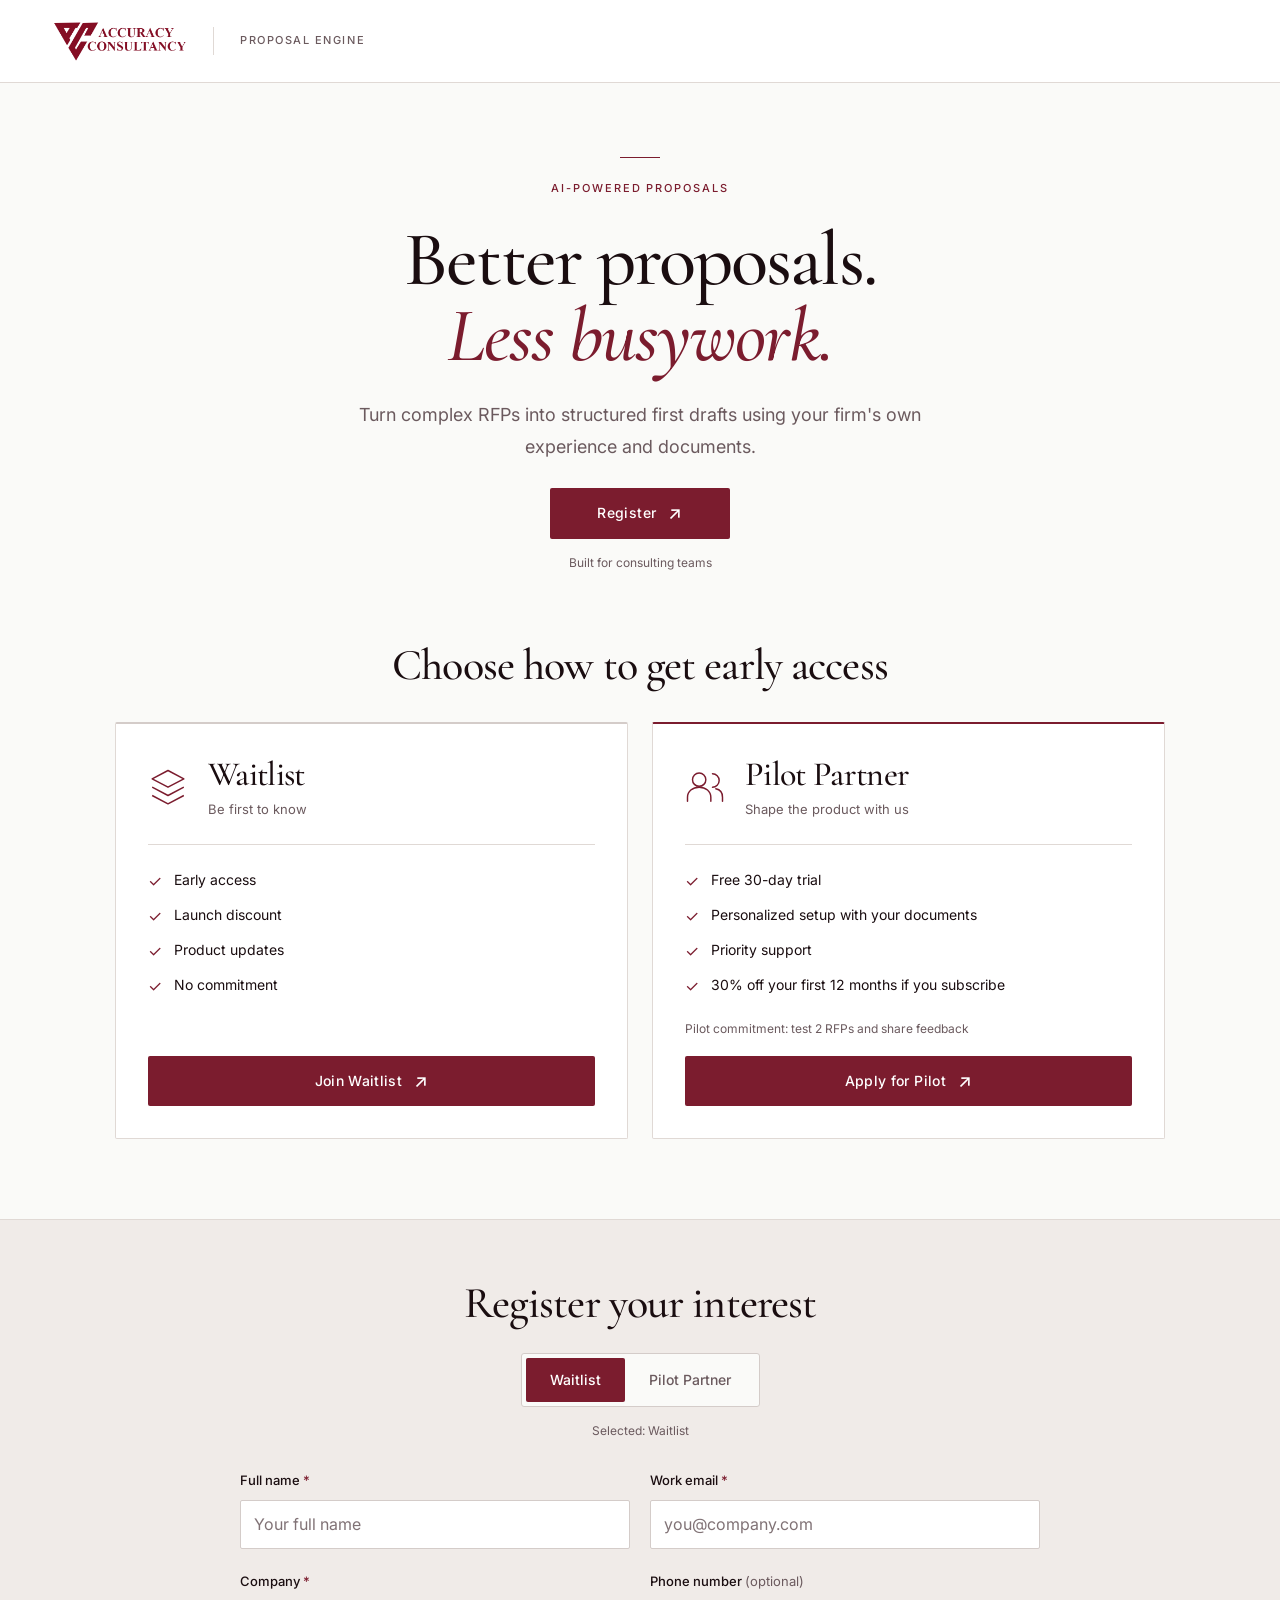
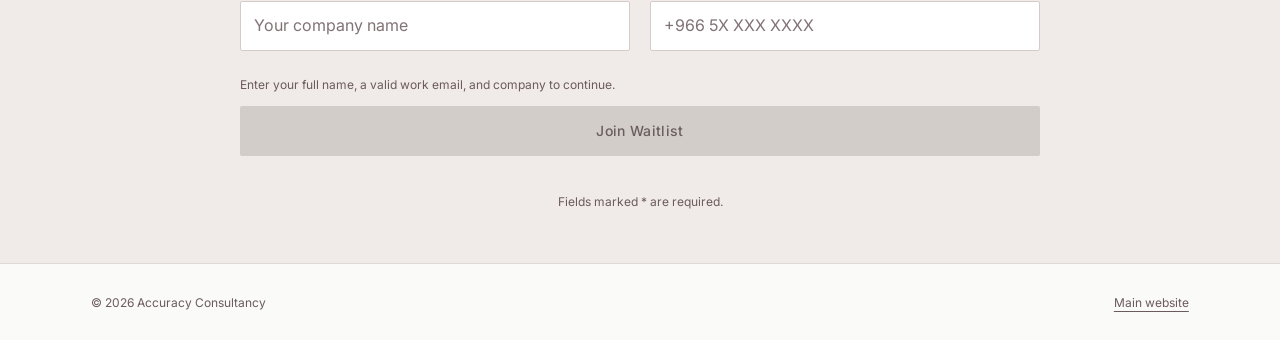
==== index.html @ 6ed6d259 "Add branded proposal landing page with working registration forms" ====
<!doctype html>
<html lang="en">
<head>
  <meta charset="utf-8">
  <meta name="viewport" content="width=device-width, initial-scale=1">
  <meta name="theme-color" content="#7B1C2E">
  <meta name="description" content="Better proposals, less busywork. Join the waitlist or apply to pilot Accuracy's RFP Proposal Engine.">
  <title>Proposal Engine | Accuracy Consultancy</title>
  <link rel="icon" href="assets/favicon-32x32.png" type="image/png" sizes="32x32">
  <link rel="preconnect" href="https://fonts.googleapis.com">
  <link rel="preconnect" href="https://fonts.gstatic.com" crossorigin>
  <link href="https://fonts.googleapis.com/css2?family=Cormorant+Garamond:ital,wght@0,400;0,500;0,600;1,500&family=Inter:wght@400;500;600&display=swap" rel="stylesheet">
  <link rel="stylesheet" href="styles.css">
</head>
<body>
  <a class="skip-link" href="#top">Skip to content</a>
  <header class="site-header">
    <div class="header-inner">
      <a class="brand" href="https://accuracyconsultancy.com/" aria-label="Visit Accuracy Consultancy">
        <img class="brand-logo" src="assets/logo.svg" alt="Accuracy Consultancy" width="500" height="162">
      </a>
      <span class="brand-divider" aria-hidden="true"></span>
      <span class="product-name">PROPOSAL ENGINE</span>
    </div>
  </header>

  <main id="top">
    <section class="hero" aria-labelledby="hero-title">
      <p class="eyebrow">AI-POWERED PROPOSALS</p>
      <h1 id="hero-title">Better proposals.<br><em>Less busywork.</em></h1>
      <p class="intro">Turn complex RFPs into structured first drafts using your firm's own experience and documents.</p>
      <a href="#bundles" class="button primary hero-button">Register <span aria-hidden="true">↗</span></a>
      <p class="subline">Built for consulting teams</p>
    </section>

    <section class="bundles container" id="bundles" aria-labelledby="bundles-title">
      <h2 id="bundles-title">Choose how to get early access</h2>
      <div class="plan-grid">
        <article class="plan">
          <div class="plan-heading">
            <svg class="plan-icon" viewBox="0 0 48 48" fill="none" stroke="currentColor" stroke-width="1.75" stroke-linejoin="round" aria-hidden="true"><path d="m24 3 19 10-19 10L5 13 24 3Z"/><path d="m5 23 19 10 19-10M5 33l19 10 19-10"/></svg>
            <div><h3>Waitlist</h3><p>Be first to know</p></div>
          </div>
          <ul class="benefits">
            <li>Early access</li><li>Launch discount</li><li>Product updates</li><li>No commitment</li>
          </ul>
          <button class="button primary plan-button" type="button" data-plan="waitlist">Join Waitlist <span aria-hidden="true">↗</span></button>
        </article>
        <article class="plan plan-pilot">
          <div class="plan-heading">
            <svg class="plan-icon" viewBox="0 0 48 48" fill="none" stroke="currentColor" stroke-width="1.75" stroke-linecap="round" aria-hidden="true"><circle cx="17" cy="14" r="8"/><path d="M3 40v-5c0-7 6-12 14-12s14 5 14 12v5M33 7a8 8 0 0 1 0 16M37 25c5 1 8 5 8 10v5"/></svg>
            <div><h3>Pilot Partner</h3><p>Shape the product with us</p></div>
          </div>
          <ul class="benefits">
            <li>Free 30-day trial</li>
            <li>Personalized setup with your documents</li>
            <li>Priority support</li>
            <li>30% off your first 12 months if you subscribe</li>
          </ul>
          <p class="pilot-note">Pilot commitment: test 2 RFPs and share feedback</p>
          <button class="button primary plan-button" type="button" data-plan="pilot">Apply for Pilot <span aria-hidden="true">↗</span></button>
        </article>
      </div>
    </section>

    <section class="registration" id="registration" aria-labelledby="register-title">
      <div class="form-container">
        <h2 id="register-title">Register your interest</h2>
        <div class="segment" role="group" aria-label="Registration category">
          <button type="button" id="choose-waitlist" class="segment-button" aria-pressed="true">Waitlist</button>
          <button type="button" id="choose-pilot" class="segment-button" aria-pressed="false">Pilot Partner</button>
        </div>
        <p class="selected" id="selected-label">Selected: Waitlist</p>
        <form id="interest-form" method="POST" accept-charset="UTF-8" novalidate>
          <input type="hidden" name="category" id="category" value="waitlist">
          <input type="hidden" name="source" value="Accuracy Proposal Engine landing page">
          <div class="field-grid">
            <label for="full-name"><span>Full name <span class="required">*</span></span>
              <input id="full-name" name="fullName" type="text" placeholder="Your full name" autocomplete="name" maxlength="100" required>
            </label>
            <label for="email"><span>Work email <span class="required">*</span></span>
              <input id="email" name="email" type="email" placeholder="you@company.com" autocomplete="email" maxlength="160" required>
            </label>
            <label for="company"><span>Company <span class="required">*</span></span>
              <input id="company" name="company" type="text" placeholder="Your company name" autocomplete="organization" maxlength="160" required>
            </label>
            <label for="phone"><span>Phone number <span class="optional">(optional)</span></span>
              <input id="phone" name="phone" type="tel" inputmode="tel" placeholder="+966 5X XXX XXXX" autocomplete="tel" maxlength="30">
            </label>
          </div>
          <div class="honeypot" aria-hidden="true"><label>Leave this field blank<input name="websiteURL" tabindex="-1" autocomplete="off"></label></div>
          <div id="pilot-consent-wrap" class="consent-wrap" hidden>
            <label class="consent"><input id="pilot-consent" type="checkbox" name="pilotCommitment" value="yes"><span>I understand that joining the Pilot Partner Program requires me to test the product on at least two RFPs, participate in a feedback session, and provide relevant sample documents for setup. I understand that participation is subject to approval.</span></label>
            <p class="consent-footnote">Sample documents may be redacted to protect confidential information. No obligation to purchase.</p>
          </div>
          <p class="form-hint" id="form-hint">Enter your full name, a valid work email, and company to continue.</p>
          <button id="submit-button" class="button primary submit-button" type="submit" aria-describedby="form-hint" disabled>Join Waitlist</button>
          <p class="form-status" id="form-status" role="status" aria-live="polite"></p>
        </form>
        <p class="form-footer">Fields marked * are required.</p>
      </div>
    </section>
  </main>
  <footer><span>© <span id="year">2026</span> Accuracy Consultancy</span><a href="https://accuracyconsultancy.com/">Main website</a></footer>
  <script src="config.js"></script>
  <script src="script.js"></script>
</body>
</html>
---- styles.css ----
/* Shared palette and typography from Accuracy Consultancy's design system. */
:root {
  --burgundy: #7B1C2E;
  --burgundy-dark: #5C1422;
  --burgundy-subtle: #F9F0F2;
  --ink: #1A0D10;
  --canvas: #FAFAF8;
  --stone: #F0EBE8;
  --ash: #D4CCC9;
  --muted: #6B5A5E;
  --border: #E0D9D5;
  --white: #FFF;
  --font-display: 'Cormorant Garamond', Georgia, 'Times New Roman', serif;
  --font-body: 'Inter', system-ui, -apple-system, sans-serif;
}
* { box-sizing: border-box; }
[hidden] { display: none !important; }
html { scroll-behavior: smooth; }
body { margin: 0; background: var(--canvas); color: var(--ink); font-family: var(--font-body); line-height: 1.6; -webkit-font-smoothing: antialiased; }
button, input { font: inherit; }
a { color: inherit; }
a:focus-visible, button:focus-visible, input:focus-visible { outline: 2px solid var(--burgundy); outline-offset: 4px; }
.skip-link { position: absolute; top: 8px; left: 20px; z-index: 2; padding: 12px; background: var(--white); transform: translateY(-160%); }
.skip-link:focus { transform: translateY(0); }
.site-header { border-bottom: 1px solid var(--border); padding: 0 4vw; background: var(--white); }
.header-inner { max-width: 1200px; min-height: 82px; margin: auto; display: flex; align-items: center; gap: 26px; }
.brand { display: inline-flex; align-items: center; text-decoration: none; flex-shrink: 0; }
.brand-logo { display: block; width: auto; height: 44px; }
.brand-divider { height: 28px; border-left: 1px solid var(--border); }
.product-name { letter-spacing: .14em; font-weight: 500; font-size: 11px; color: var(--muted); }
.hero { text-align: center; padding: 74px 22px 68px; }
.eyebrow { font-size: 11px; font-weight: 500; letter-spacing: .18em; color: var(--burgundy); margin: 0 0 24px; }
.eyebrow::before { content: ''; display: block; width: 40px; height: 1px; background: var(--burgundy); margin: 0 auto 22px; }
h1, h2, h3 { font-family: var(--font-display); font-weight: 500; text-wrap: balance; }
.hero h1 { font-size: clamp(52px, 6vw, 82px); line-height: 1; letter-spacing: -.025em; margin: 0 auto 24px; }
.hero h1 em { color: var(--burgundy); font-weight: 500; }
.intro { font-size: clamp(16px, 1.6vw, 18px); max-width: 590px; margin: 0 auto; line-height: 1.75; color: var(--muted); text-wrap: pretty; }
.button { display: inline-flex; align-items: center; justify-content: center; gap: 12px; min-height: 48px; padding: 13px 26px; border: 1px solid transparent; border-radius: 2px; text-decoration: none; font-size: 14px; font-weight: 500; letter-spacing: .025em; cursor: pointer; transition: background .2s, color .2s, transform .2s; }
.primary { background: var(--burgundy); color: var(--white); }
.button:hover:not(:disabled) { background: var(--burgundy-dark); transform: translateY(-1px); }
.button:active:not(:disabled) { transform: translateY(1px); }
.hero-button { min-width: 180px; margin: 26px auto 10px; }
.hero-button span, .plan-button span { font-size: 18px; line-height: 1; }
.subline { font-size: 12px; color: var(--muted); margin: 4px 0 0; }
.container { width: min(1050px, calc(100% - 48px)); margin: auto; }
.bundles { scroll-margin-top: 28px; padding-bottom: 80px; }
.bundles h2, .registration h2 { text-align: center; font-size: clamp(32px, 3.6vw, 44px); letter-spacing: -.02em; line-height: 1.15; margin: 0 0 32px; }
.plan-grid { display: grid; grid-template-columns: repeat(2, minmax(0, 1fr)); gap: 24px; }
.plan { border: 1px solid var(--border); border-top: 2px solid var(--ash); border-radius: 2px; padding: 32px; display: flex; flex-direction: column; background: var(--white); }
.plan-pilot { border-top-color: var(--burgundy); }
.plan-heading { display: flex; gap: 20px; align-items: center; border-bottom: 1px solid var(--border); padding: 0 0 24px; }
.plan-icon { width: 40px; height: 40px; color: var(--burgundy); flex: none; }
.plan h3 { font-size: 34px; line-height: 1.1; letter-spacing: -.02em; margin: 0 0 5px; }
.plan-heading p { font-size: 13px; margin: 0; color: var(--muted); }
.benefits { list-style: none; padding: 0; margin: 24px 0; display: grid; gap: 14px; }
.benefits li { position: relative; padding-left: 26px; font-size: 14px; line-height: 1.5; }
.benefits li::before { position: absolute; content: '✓'; left: 0; color: var(--burgundy); font-size: 16px; }
.pilot-note { color: var(--muted); font-size: 12px; margin: auto 0 18px; }
.plan-button { margin-top: auto; width: 100%; }
.registration { scroll-margin-top: 24px; padding: 58px 24px 52px; background: var(--stone); border-top: 1px solid var(--border); border-bottom: 1px solid var(--border); }
.form-container { max-width: 800px; margin: auto; }
.registration h2 { margin-bottom: 24px; }
.segment { display: flex; justify-content: center; border: 1px solid var(--ash); padding: 4px; border-radius: 3px; background: var(--canvas); margin: 0 auto; width: max-content; max-width: 100%; }
.segment-button { min-height: 44px; padding: 10px 24px; border: 0; border-radius: 2px; background: transparent; color: var(--muted); font-size: 14px; font-weight: 500; cursor: pointer; transition: background .2s, color .2s; }
.segment-button:hover { color: var(--burgundy); background: var(--burgundy-subtle); }
.segment-button[aria-pressed='true'] { color: var(--white); background: var(--burgundy); }
.segment-button:disabled { cursor: wait; }
.selected { text-align: center; font-size: 12px; color: var(--muted); margin: 14px 0 30px; }
.field-grid { display: grid; grid-template-columns: repeat(2, minmax(0, 1fr)); gap: 22px 20px; }
.field-grid label { font-size: 13px; display: flex; flex-direction: column; gap: 9px; font-weight: 500; }
.field-grid input { border: 1px solid var(--ash); background: var(--white); border-radius: 2px; min-height: 48px; padding: 11px 13px; width: 100%; font-weight: 400; font-size: 16px; color: var(--ink); }
.field-grid input:focus { border-color: var(--burgundy); }
.field-grid input::placeholder { color: var(--muted); opacity: .85; }
.required { color: var(--burgundy); }
.optional { color: var(--muted); font-weight: 400; }
.consent-wrap { margin-top: 26px; padding: 20px; border: 1px solid var(--ash); background: var(--canvas); }
.consent { display: flex; align-items: flex-start; gap: 12px; font-size: 13px; line-height: 1.7; cursor: pointer; }
.consent input { accent-color: var(--burgundy); width: 20px; height: 20px; margin: 2px 0 0; flex: none; }
.consent-footnote { font-size: 12px; color: var(--muted); margin: 10px 0 0 32px; line-height: 1.6; }
.form-hint { margin: 24px 0 12px; color: var(--muted); font-size: 12px; line-height: 1.6; }
.submit-button { width: 100%; }
.submit-button:disabled { background: #D3CDCA; color: #6A5D60; cursor: not-allowed; }
form[aria-busy='true'] .submit-button { cursor: wait; }
.form-status { text-align: center; min-height: 20px; margin: 12px 0 0; color: var(--burgundy-dark); font-size: 13px; line-height: 1.6; }
.form-status.error { color: var(--burgundy-dark); }
.form-footer { font-size: 12px; color: var(--muted); text-align: center; margin: 4px 0 0; }
.honeypot { position: absolute; left: -10000px; opacity: 0; pointer-events: none; }
footer { max-width: 1200px; margin: auto; min-height: 76px; display: flex; align-items: center; justify-content: space-between; padding: 18px 4vw; gap: 20px; color: var(--muted); font-size: 12px; }
footer a { text-decoration: underline; text-underline-offset: 4px; }
@media (max-width: 700px) {
  .header-inner { min-height: 74px; gap: 16px; }
  .brand-logo { height: 36px; }
  .product-name { font-size: 9px; letter-spacing: .1em; }
  .hero { padding: 58px 22px 54px; }
  .hero h1 { font-size: clamp(48px, 10vw, 64px); }
  .intro { max-width: 440px; }
  .bundles { padding-bottom: 52px; }
  .plan-grid { grid-template-columns: 1fr; gap: 20px; }
  .plan { padding: 26px; }
  .field-grid { grid-template-columns: 1fr; gap: 20px; }
  .registration { padding: 44px 24px 36px; }
  .consent-wrap { padding: 16px; }
  footer { padding: 22px 24px; }
}
@media (max-width: 380px) {
  .header-inner { gap: 12px; }
  .brand-logo { height: 32px; }
  .product-name { font-size: 8px; }
  .segment-button { padding-inline: 20px; }
  footer { align-items: flex-start; flex-direction: column; gap: 8px; }
}
@media (prefers-reduced-motion: reduce) {
  html { scroll-behavior: auto; }
  .button, .segment-button { transition: none; }
}
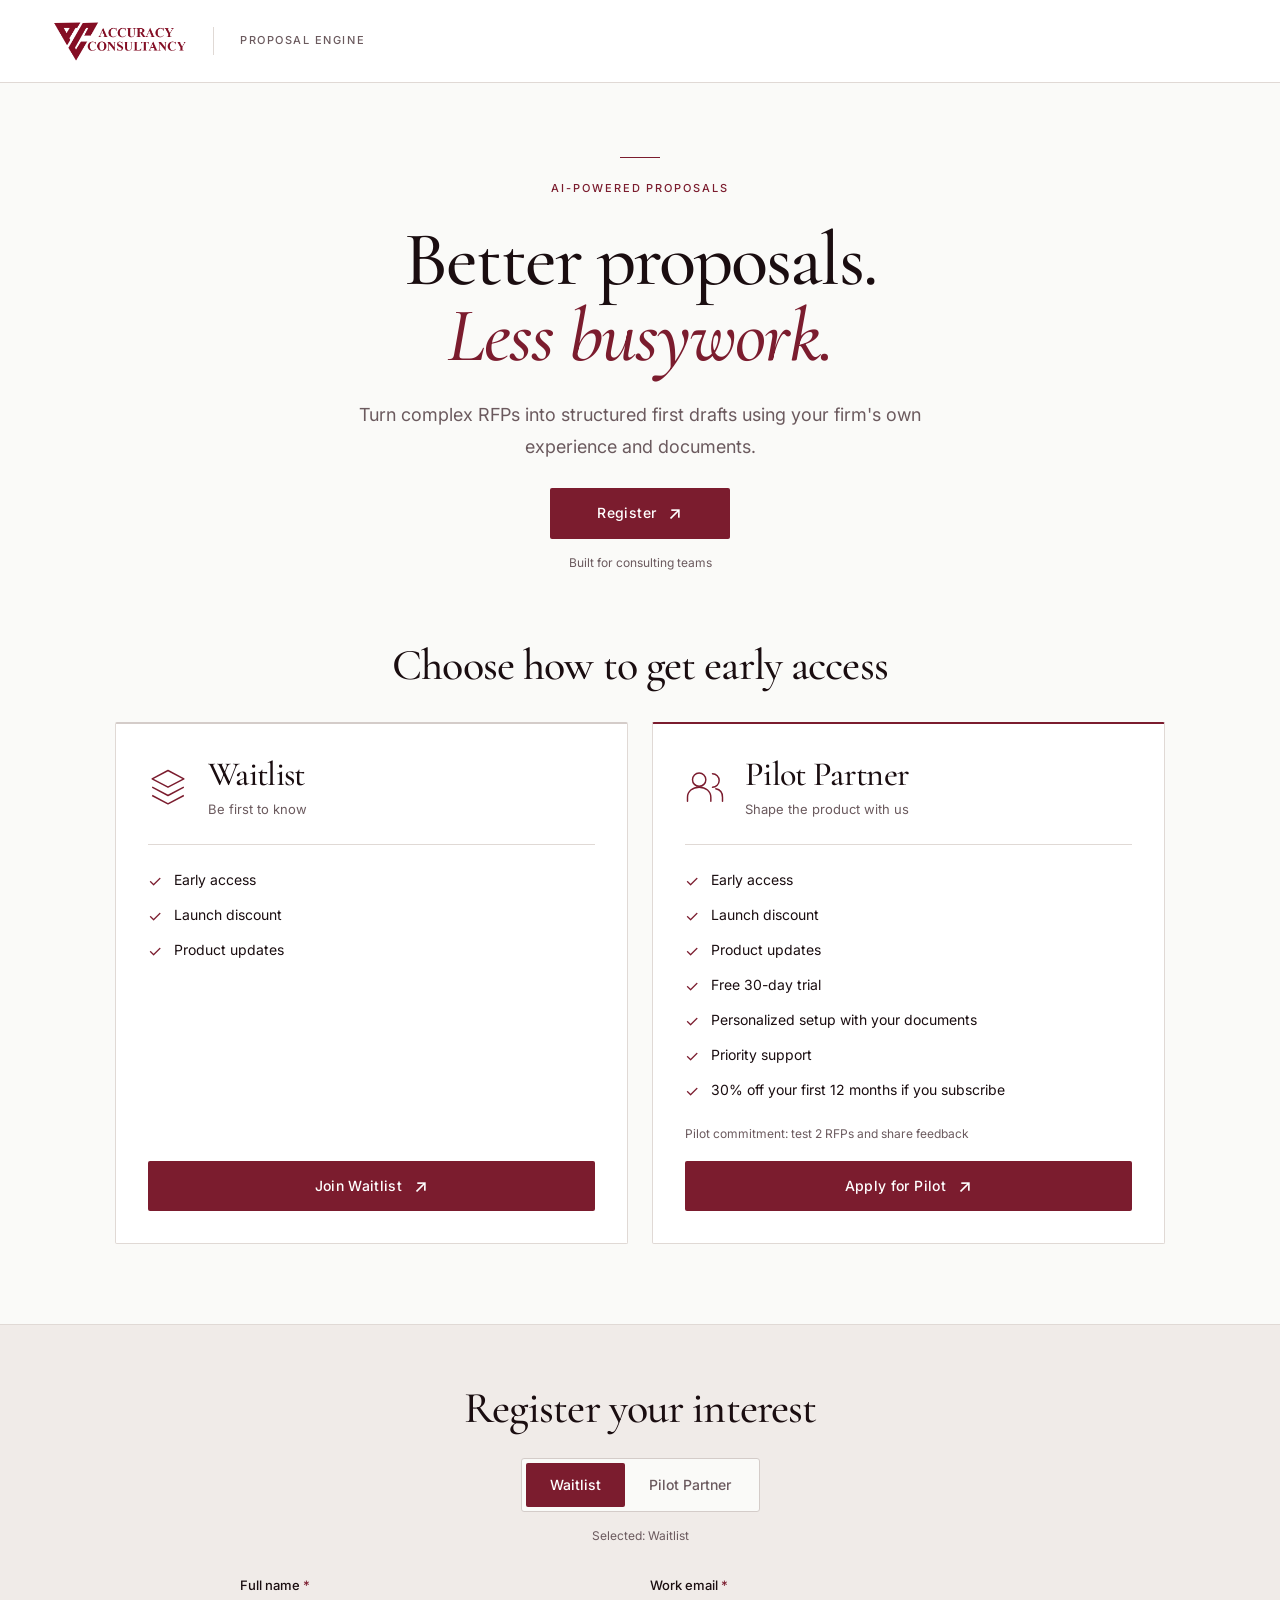
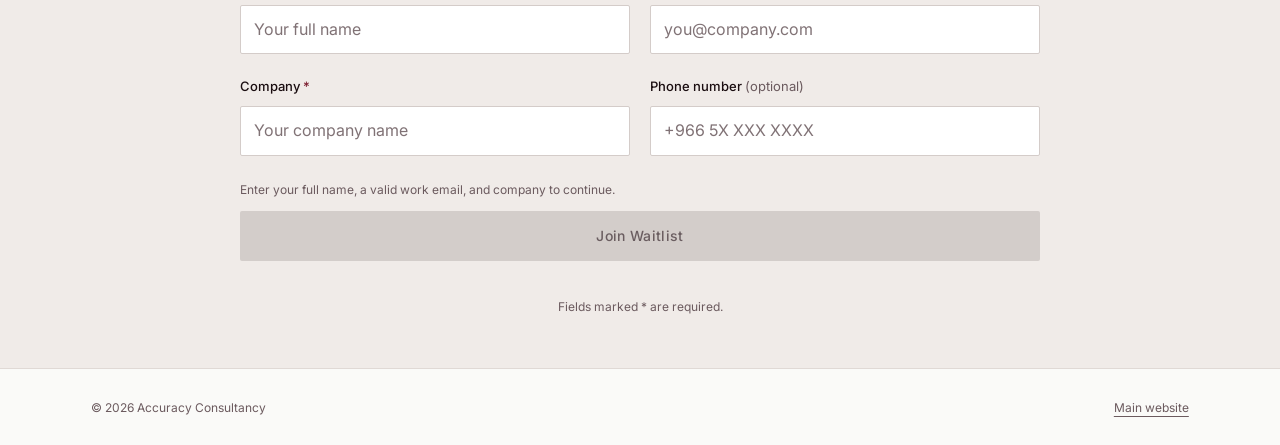
==== commit 86bcec22: "Update pilot benefits and remove no-commitment claim" ====
--- a/index.html
+++ b/index.html
@@ -42,7 +42,7 @@
             <div><h3>Waitlist</h3><p>Be first to know</p></div>
           </div>
           <ul class="benefits">
-            <li>Early access</li><li>Launch discount</li><li>Product updates</li><li>No commitment</li>
+            <li>Early access</li><li>Launch discount</li><li>Product updates</li>
           </ul>
           <button class="button primary plan-button" type="button" data-plan="waitlist">Join Waitlist <span aria-hidden="true">↗</span></button>
         </article>
@@ -52,6 +52,9 @@
             <div><h3>Pilot Partner</h3><p>Shape the product with us</p></div>
           </div>
           <ul class="benefits">
+            <li>Early access</li>
+            <li>Launch discount</li>
+            <li>Product updates</li>
             <li>Free 30-day trial</li>
             <li>Personalized setup with your documents</li>
             <li>Priority support</li>
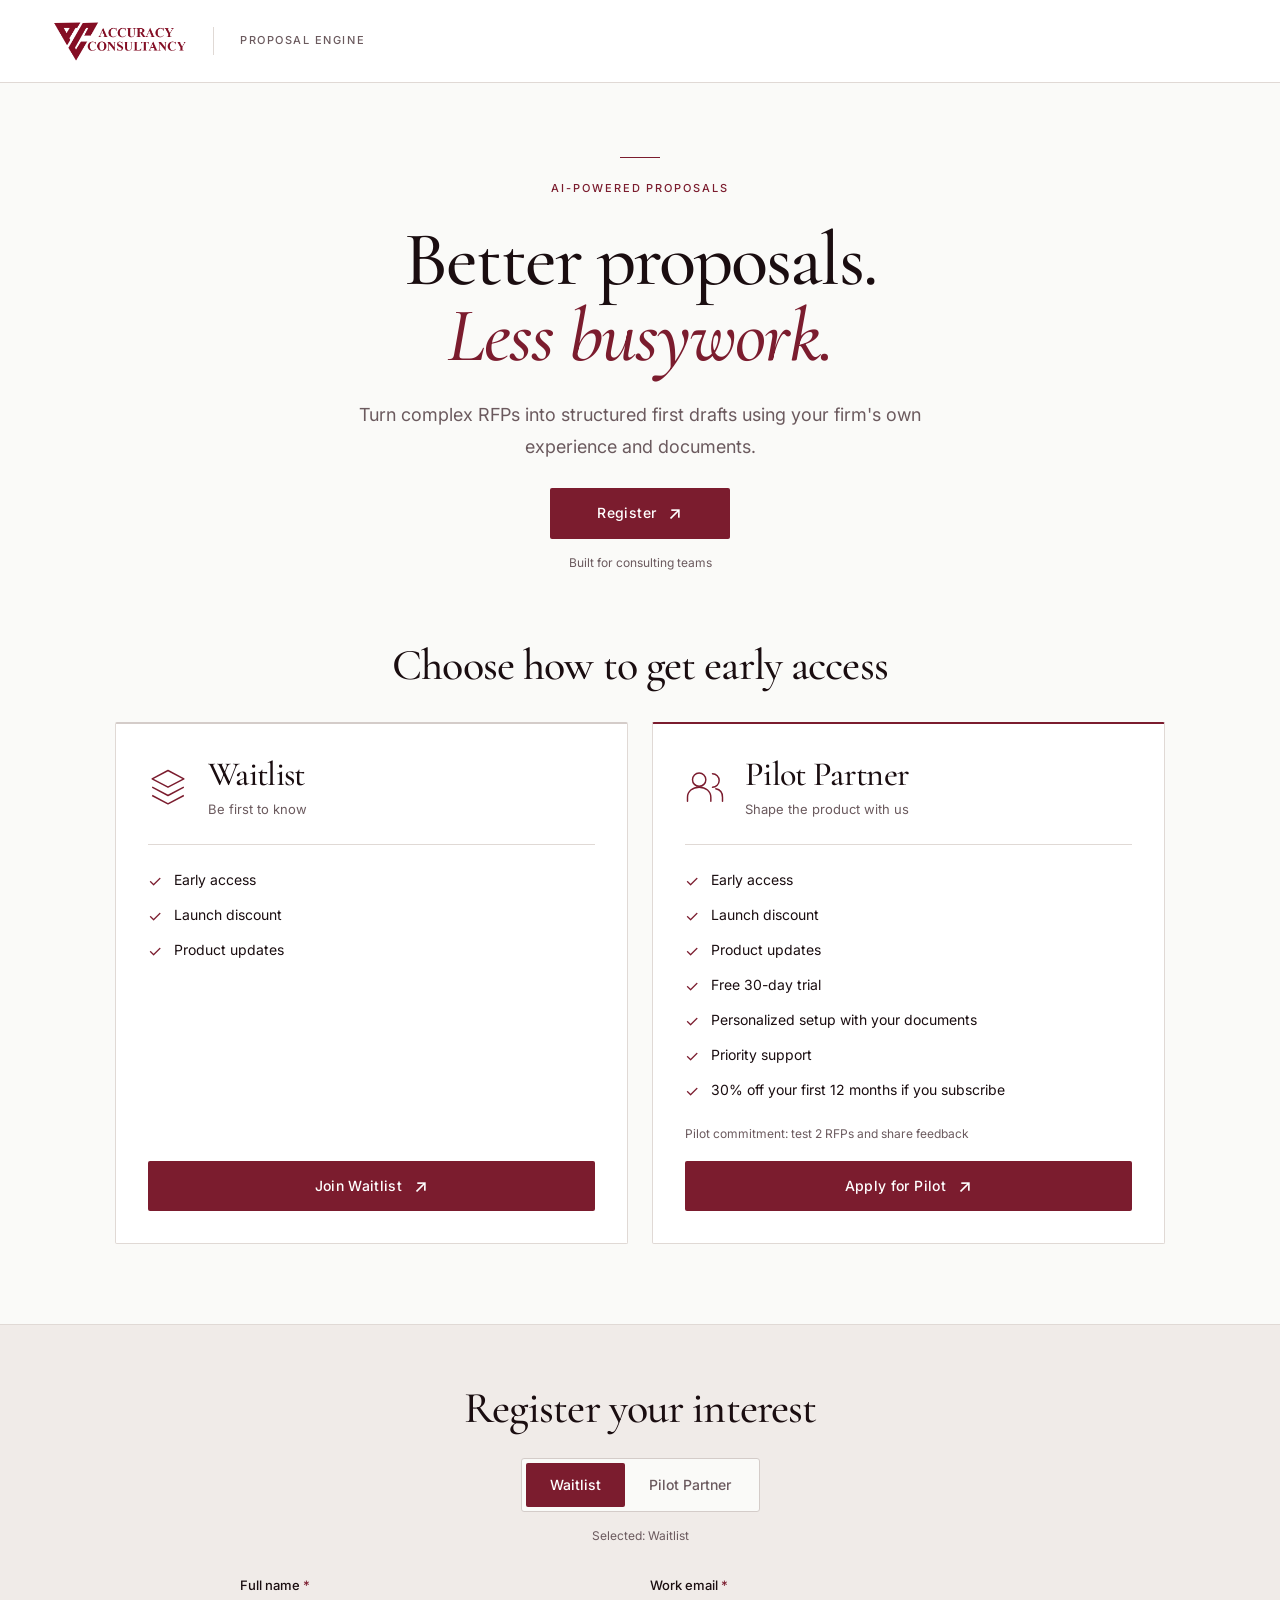
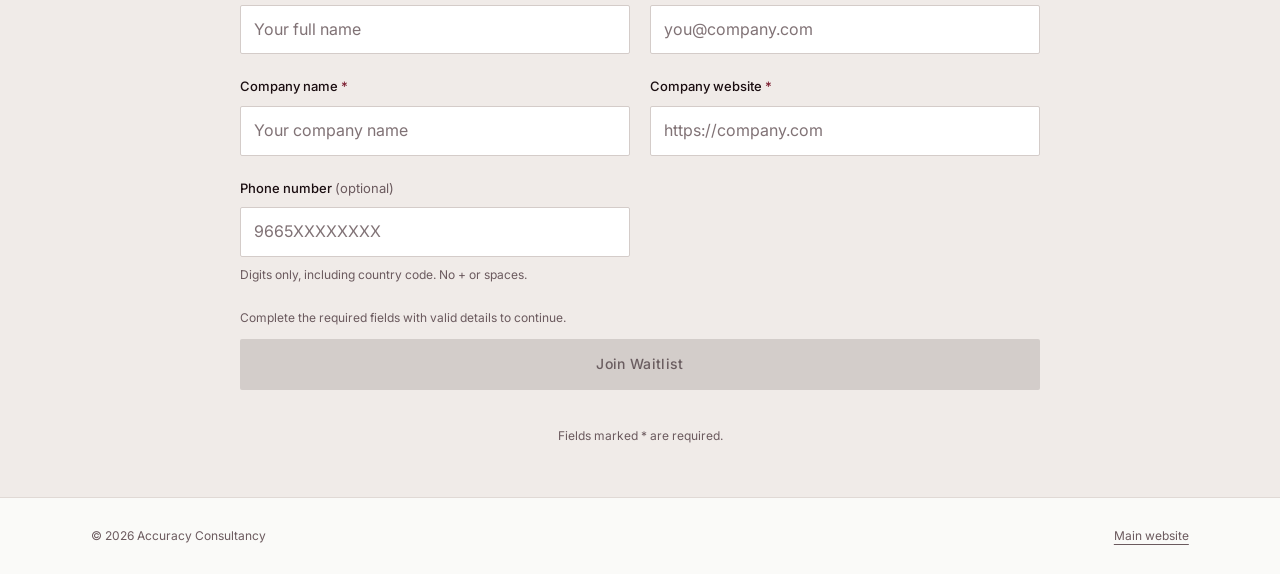
==== commit bfd88e5c: "Require company website and validate registration fields inline" ====
--- a/index.html
+++ b/index.html
@@ -79,16 +79,25 @@
           <input type="hidden" name="source" value="Accuracy Proposal Engine landing page">
           <div class="field-grid">
             <label for="full-name"><span>Full name <span class="required">*</span></span>
-              <input id="full-name" name="fullName" type="text" placeholder="Your full name" autocomplete="name" maxlength="100" required>
+              <input id="full-name" name="fullName" type="text" placeholder="Your full name" autocomplete="name" maxlength="100" aria-describedby="full-name-error" required>
+              <span class="field-error" id="full-name-error" aria-live="polite" hidden></span>
             </label>
             <label for="email"><span>Work email <span class="required">*</span></span>
-              <input id="email" name="email" type="email" placeholder="you@company.com" autocomplete="email" maxlength="160" required>
+              <input id="email" name="email" type="email" placeholder="you@company.com" autocomplete="email" maxlength="160" aria-describedby="email-error" required>
+              <span class="field-error" id="email-error" aria-live="polite" hidden></span>
             </label>
-            <label for="company"><span>Company <span class="required">*</span></span>
-              <input id="company" name="company" type="text" placeholder="Your company name" autocomplete="organization" maxlength="160" required>
+            <label for="company"><span>Company name <span class="required">*</span></span>
+              <input id="company" name="company" type="text" placeholder="Your company name" autocomplete="organization" maxlength="160" aria-describedby="company-error" required>
+              <span class="field-error" id="company-error" aria-live="polite" hidden></span>
+            </label>
+            <label for="company-website"><span>Company website <span class="required">*</span></span>
+              <input id="company-website" name="companyWebsite" type="text" inputmode="url" placeholder="https://company.com" autocomplete="url" maxlength="500" aria-describedby="company-website-error" required>
+              <span class="field-error" id="company-website-error" aria-live="polite" hidden></span>
             </label>
             <label for="phone"><span>Phone number <span class="optional">(optional)</span></span>
-              <input id="phone" name="phone" type="tel" inputmode="tel" placeholder="+966 5X XXX XXXX" autocomplete="tel" maxlength="30">
+              <input id="phone" name="phone" type="tel" inputmode="numeric" placeholder="9665XXXXXXXX" autocomplete="tel" maxlength="30" aria-describedby="phone-error">
+              <span class="field-help">Digits only, including country code. No + or spaces.</span>
+              <span class="field-error" id="phone-error" aria-live="polite" hidden></span>
             </label>
           </div>
           <div class="honeypot" aria-hidden="true"><label>Leave this field blank<input name="websiteURL" tabindex="-1" autocomplete="off"></label></div>
@@ -96,7 +105,7 @@
             <label class="consent"><input id="pilot-consent" type="checkbox" name="pilotCommitment" value="yes"><span>I understand that joining the Pilot Partner Program requires me to test the product on at least two RFPs, participate in a feedback session, and provide relevant sample documents for setup. I understand that participation is subject to approval.</span></label>
             <p class="consent-footnote">Sample documents may be redacted to protect confidential information. No obligation to purchase.</p>
           </div>
-          <p class="form-hint" id="form-hint">Enter your full name, a valid work email, and company to continue.</p>
+          <p class="form-hint" id="form-hint">Complete the required fields with valid details to continue.</p>
           <button id="submit-button" class="button primary submit-button" type="submit" aria-describedby="form-hint" disabled>Join Waitlist</button>
           <p class="form-status" id="form-status" role="status" aria-live="polite"></p>
         </form>
@@ -106,6 +115,7 @@
   </main>
   <footer><span>© <span id="year">2026</span> Accuracy Consultancy</span><a href="https://accuracyconsultancy.com/">Main website</a></footer>
   <script src="config.js"></script>
+  <script src="validation.js"></script>
   <script src="script.js"></script>
 </body>
 </html>
--- a/styles.css
+++ b/styles.css
@@ -113,3 +113,7 @@
   html { scroll-behavior: auto; }
   .button, .segment-button { transition: none; }
 }
+
+.field-error { color: #A31621; font-size: 12px; font-weight: 400; line-height: 1.5; }
+.field-help { color: var(--muted); font-size: 12px; font-weight: 400; line-height: 1.5; }
+.field-grid input[aria-invalid="true"] { border-color: #A31621; }
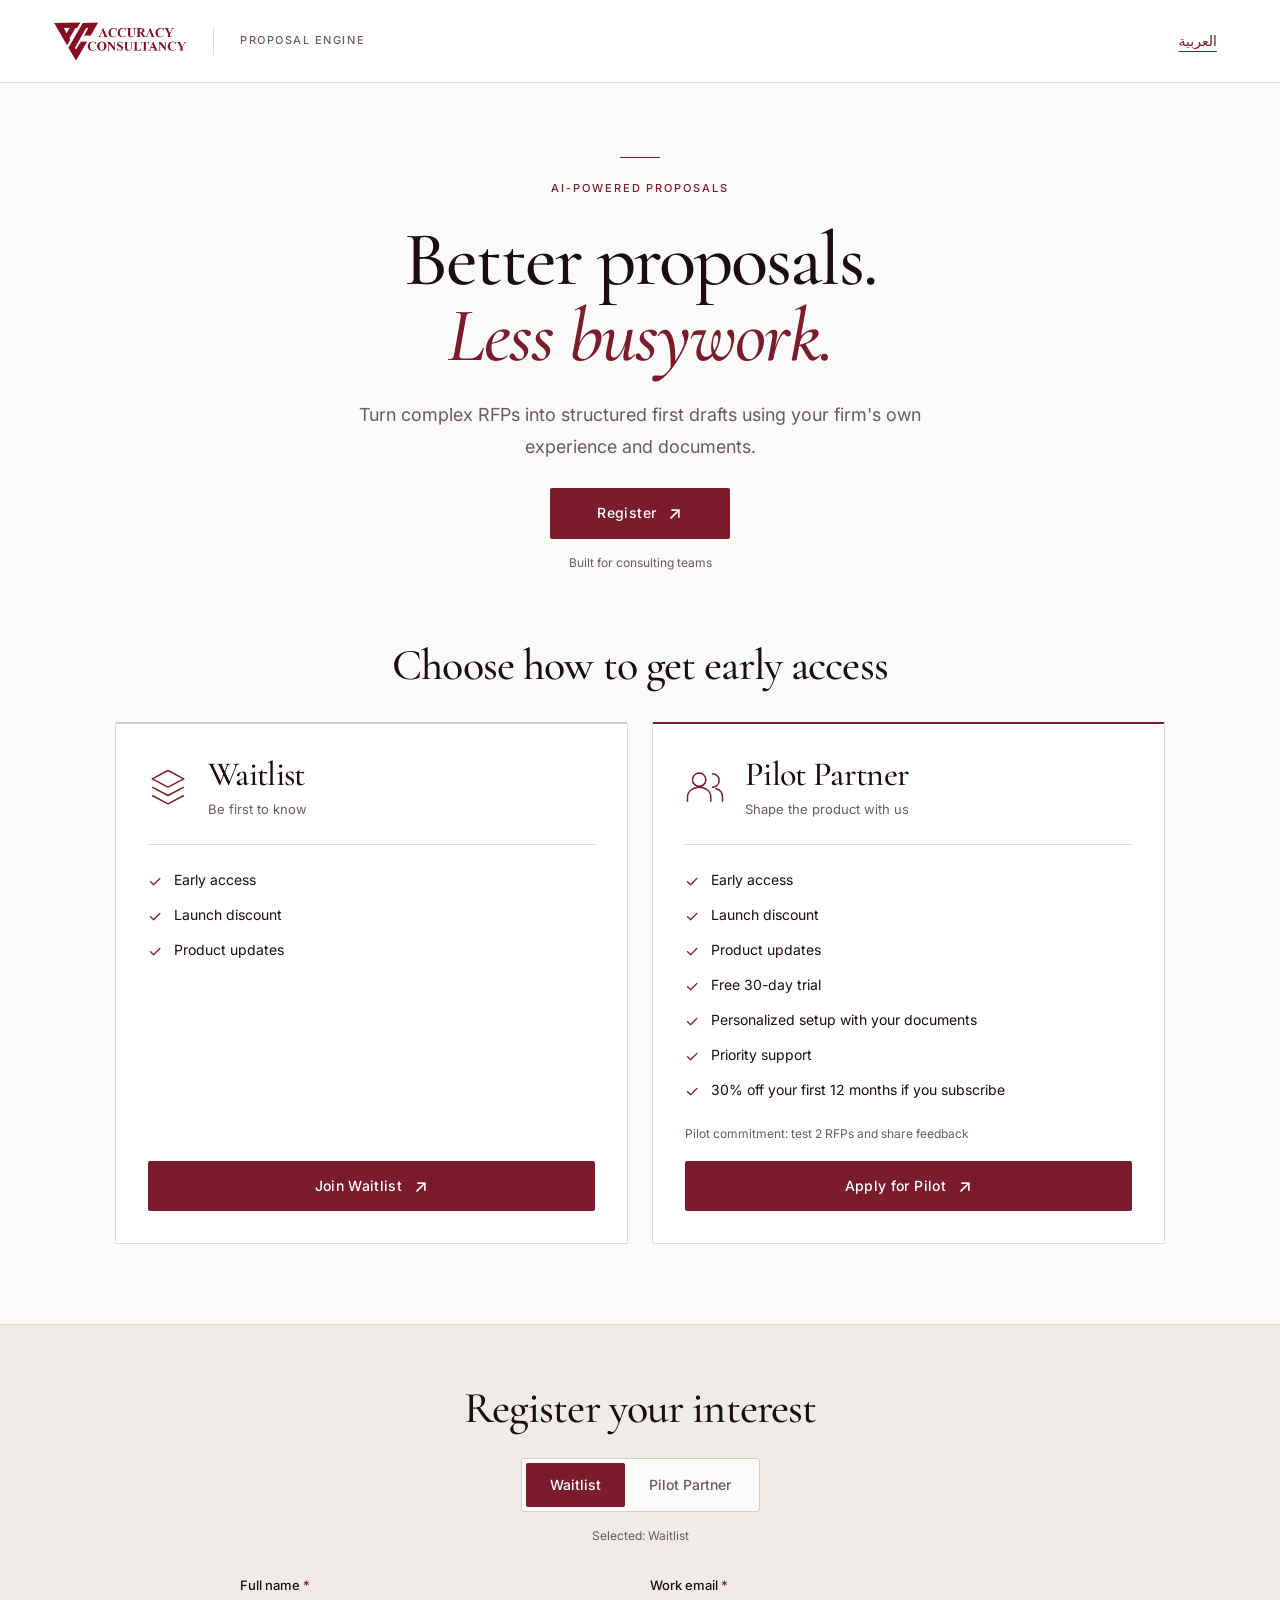
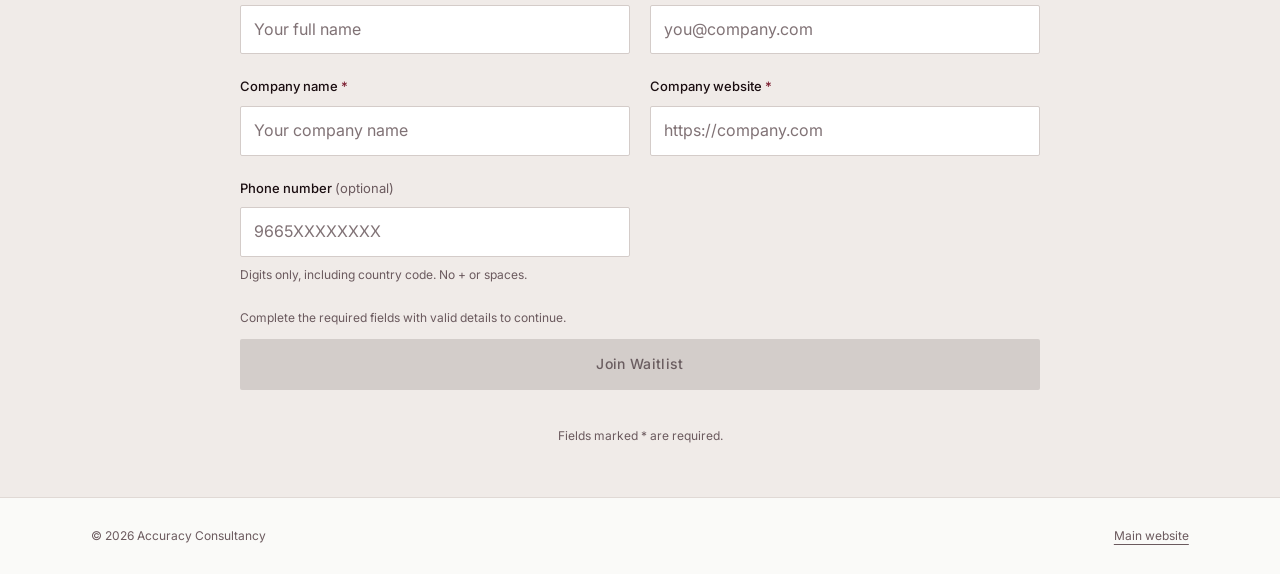
==== commit b88c1a38: "Add Arabic landing page with RTL and bilingual registration flows" ====
--- a/index.html
+++ b/index.html
@@ -1,5 +1,5 @@
 <!doctype html>
-<html lang="en">
+<html lang="en" dir="ltr">
 <head>
   <meta charset="utf-8">
   <meta name="viewport" content="width=device-width, initial-scale=1">
@@ -10,7 +10,9 @@
   <link rel="preconnect" href="https://fonts.googleapis.com">
   <link rel="preconnect" href="https://fonts.gstatic.com" crossorigin>
   <link href="https://fonts.googleapis.com/css2?family=Cormorant+Garamond:ital,wght@0,400;0,500;0,600;1,500&family=Inter:wght@400;500;600&display=swap" rel="stylesheet">
-  <link rel="stylesheet" href="styles.css">
+  <link rel="alternate" hreflang="en" href="https://osamaalnusairi321-gif.github.io/AI-Proposal-Landing/">
+  <link rel="alternate" hreflang="ar" href="https://osamaalnusairi321-gif.github.io/AI-Proposal-Landing/ar/">
+  <link rel="stylesheet" href="styles.css?v=20261117-ar">
 </head>
 <body>
   <a class="skip-link" href="#top">Skip to content</a>
@@ -21,6 +23,7 @@
       </a>
       <span class="brand-divider" aria-hidden="true"></span>
       <span class="product-name">PROPOSAL ENGINE</span>
+      <a class="language-switch" id="language-switch" href="ar/" lang="ar" hreflang="ar" aria-label="عرض الصفحة بالعربية">العربية</a>
     </div>
   </header>
 
@@ -75,6 +78,7 @@
         </div>
         <p class="selected" id="selected-label">Selected: Waitlist</p>
         <form id="interest-form" method="POST" accept-charset="UTF-8" novalidate>
+          <input type="hidden" name="language" value="en">
           <input type="hidden" name="category" id="category" value="waitlist">
           <input type="hidden" name="source" value="Accuracy Proposal Engine landing page">
           <div class="field-grid">
@@ -115,7 +119,8 @@
   </main>
   <footer><span>© <span id="year">2026</span> Accuracy Consultancy</span><a href="https://accuracyconsultancy.com/">Main website</a></footer>
   <script src="config.js"></script>
-  <script src="validation.js"></script>
-  <script src="script.js"></script>
+  <script src="validation.js?v=20261117-ar"></script>
+  <script src="localization.js?v=20261117-ar"></script>
+  <script src="script.js?v=20261117-ar"></script>
 </body>
 </html>
--- a/styles.css
+++ b/styles.css
@@ -53,8 +53,8 @@
 .plan h3 { font-size: 34px; line-height: 1.1; letter-spacing: -.02em; margin: 0 0 5px; }
 .plan-heading p { font-size: 13px; margin: 0; color: var(--muted); }
 .benefits { list-style: none; padding: 0; margin: 24px 0; display: grid; gap: 14px; }
-.benefits li { position: relative; padding-left: 26px; font-size: 14px; line-height: 1.5; }
-.benefits li::before { position: absolute; content: '✓'; left: 0; color: var(--burgundy); font-size: 16px; }
+.benefits li { position: relative; padding-inline-start: 26px; font-size: 14px; line-height: 1.5; }
+.benefits li::before { position: absolute; content: '✓'; inset-inline-start: 0; color: var(--burgundy); font-size: 16px; }
 .pilot-note { color: var(--muted); font-size: 12px; margin: auto 0 18px; }
 .plan-button { margin-top: auto; width: 100%; }
 .registration { scroll-margin-top: 24px; padding: 58px 24px 52px; background: var(--stone); border-top: 1px solid var(--border); border-bottom: 1px solid var(--border); }
@@ -76,7 +76,7 @@
 .consent-wrap { margin-top: 26px; padding: 20px; border: 1px solid var(--ash); background: var(--canvas); }
 .consent { display: flex; align-items: flex-start; gap: 12px; font-size: 13px; line-height: 1.7; cursor: pointer; }
 .consent input { accent-color: var(--burgundy); width: 20px; height: 20px; margin: 2px 0 0; flex: none; }
-.consent-footnote { font-size: 12px; color: var(--muted); margin: 10px 0 0 32px; line-height: 1.6; }
+.consent-footnote { font-size: 12px; color: var(--muted); margin: 10px 0 0; margin-inline-start: 32px; line-height: 1.6; }
 .form-hint { margin: 24px 0 12px; color: var(--muted); font-size: 12px; line-height: 1.6; }
 .submit-button { width: 100%; }
 .submit-button:disabled { background: #D3CDCA; color: #6A5D60; cursor: not-allowed; }
@@ -84,7 +84,7 @@
 .form-status { text-align: center; min-height: 20px; margin: 12px 0 0; color: var(--burgundy-dark); font-size: 13px; line-height: 1.6; }
 .form-status.error { color: var(--burgundy-dark); }
 .form-footer { font-size: 12px; color: var(--muted); text-align: center; margin: 4px 0 0; }
-.honeypot { position: absolute; left: -10000px; opacity: 0; pointer-events: none; }
+.honeypot { position: fixed; inset: 0 auto auto 0; width: 1px; height: 1px; overflow: hidden; clip-path: inset(50%); opacity: 0; pointer-events: none; }
 footer { max-width: 1200px; margin: auto; min-height: 76px; display: flex; align-items: center; justify-content: space-between; padding: 18px 4vw; gap: 20px; color: var(--muted); font-size: 12px; }
 footer a { text-decoration: underline; text-underline-offset: 4px; }
 @media (max-width: 700px) {
@@ -117,3 +117,27 @@
 .field-error { color: #A31621; font-size: 12px; font-weight: 400; line-height: 1.5; }
 .field-help { color: var(--muted); font-size: 12px; font-weight: 400; line-height: 1.5; }
 .field-grid input[aria-invalid="true"] { border-color: #A31621; }
+
+.language-switch { margin-inline-start: auto; display: inline-flex; align-items: center; min-height: 44px; padding: 8px 12px; color: var(--burgundy); font-size: 14px; text-underline-offset: 5px; }
+.language-switch:hover { text-decoration: underline; }
+[dir="rtl"] { --font-display: 'Noto Kufi Arabic', Tahoma, sans-serif; --font-body: 'Noto Sans Arabic', Tahoma, sans-serif; }
+[dir="rtl"] h1, [dir="rtl"] h2, [dir="rtl"] h3 { letter-spacing: 0; }
+[dir="rtl"] .hero h1 { font-size: clamp(38px, 5vw, 64px); line-height: 1.6; }
+[dir="rtl"] .hero h1 em { font-style: normal; }
+[dir="rtl"] .eyebrow, [dir="rtl"] .product-name { letter-spacing: 0; }
+[dir="rtl"] .product-name { font-size: 12px; }
+[dir="rtl"] .plan h3 { font-size: clamp(23px, 2.3vw, 29px); line-height: 1.7; }
+[dir="rtl"] .plan-heading { min-height: 106px; }
+[dir="rtl"] .bundles h2, [dir="rtl"] .registration h2 { font-size: clamp(27px, 3.3vw, 38px); line-height: 1.7; }
+[dir="rtl"] .button { letter-spacing: 0; line-height: 1.8; }
+[dir="rtl"] .plan-button span, [dir="rtl"] .hero-button span { transform: scaleX(-1); }
+[dir="rtl"] .field-grid, [dir="rtl"] .consent-wrap { text-align: start; }
+[dir="rtl"] input[dir="ltr"] { text-align: end; }
+@media (max-width: 700px) {
+  .header-inner { flex-wrap: wrap; gap: 6px 12px; padding-block: 14px; }
+  .brand-divider { display: none; }
+  .product-name { order: 3; flex-basis: 100%; }
+  [dir="rtl"] .hero h1 { font-size: clamp(34px, 9vw, 48px); }
+  [dir="rtl"] .plan-heading { min-height: 0; }
+  [dir="rtl"] .segment-button { padding-inline: 14px; font-size: 13px; }
+}
